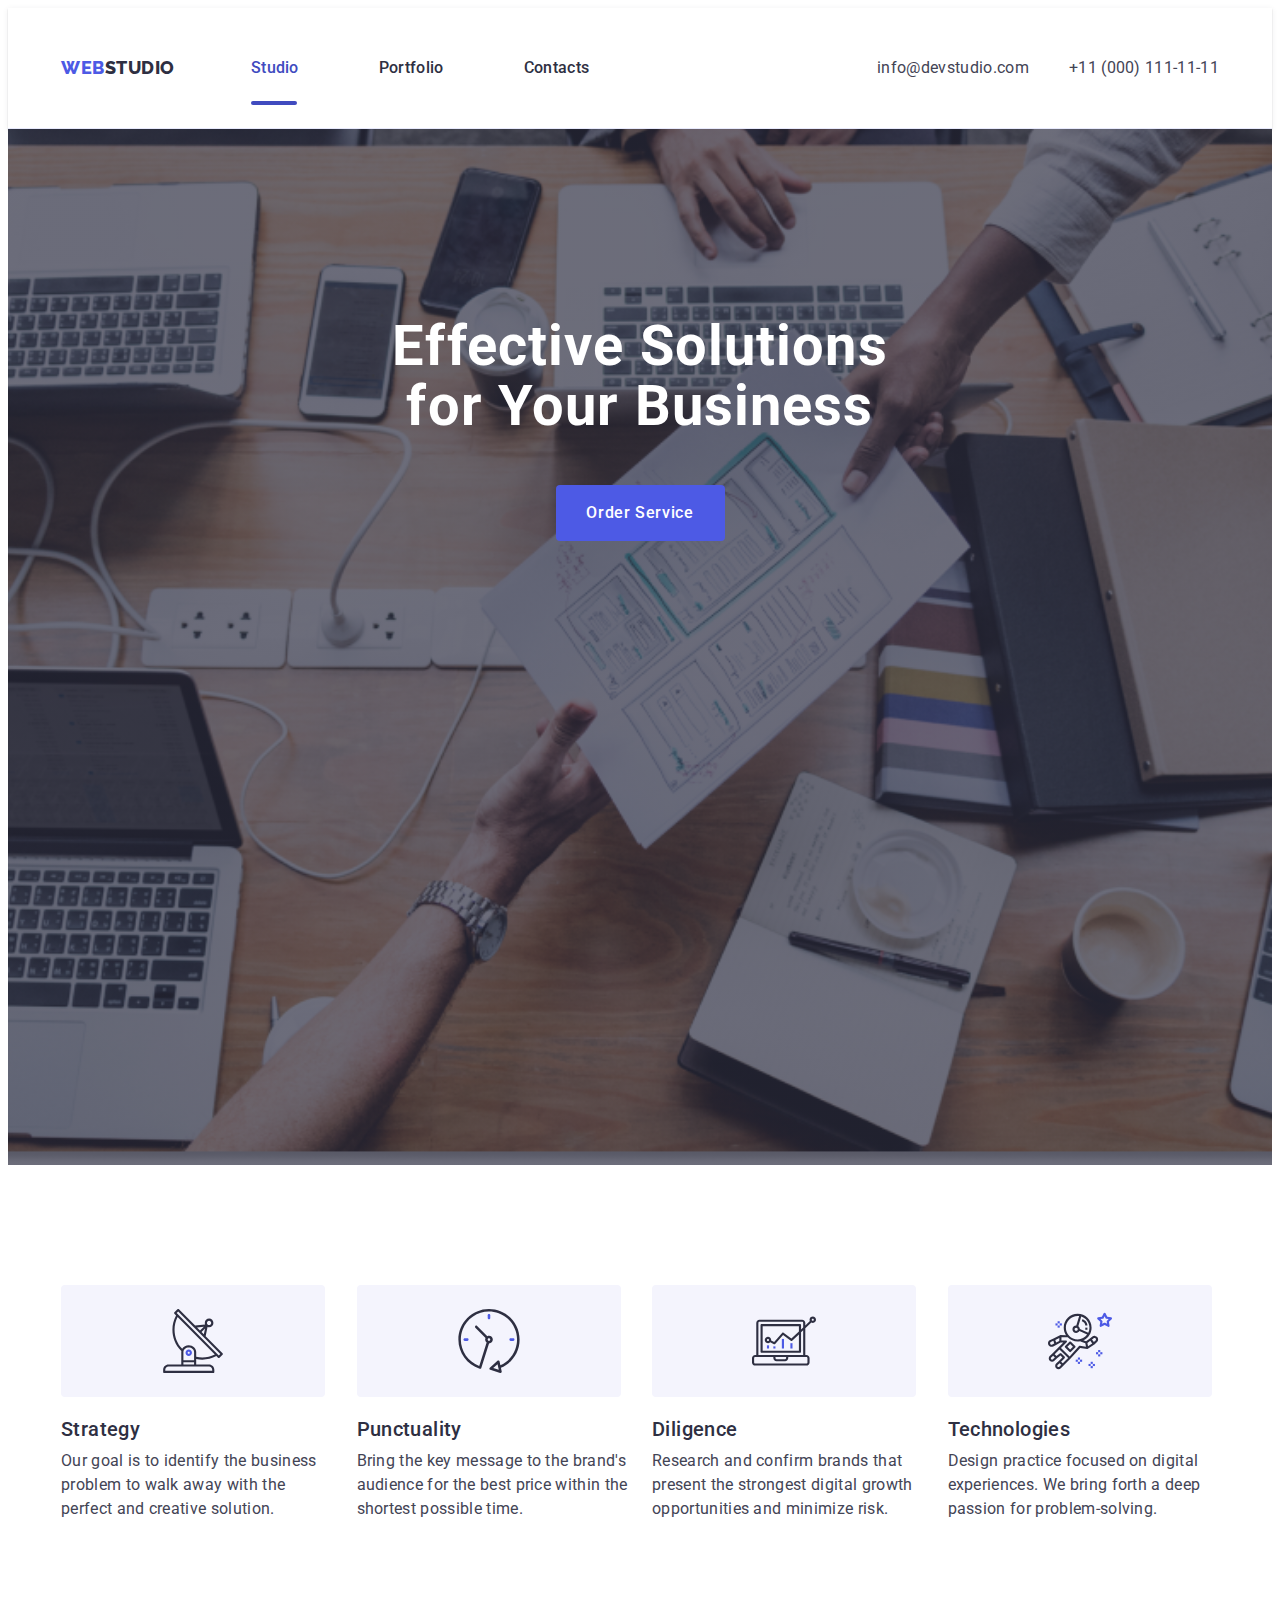
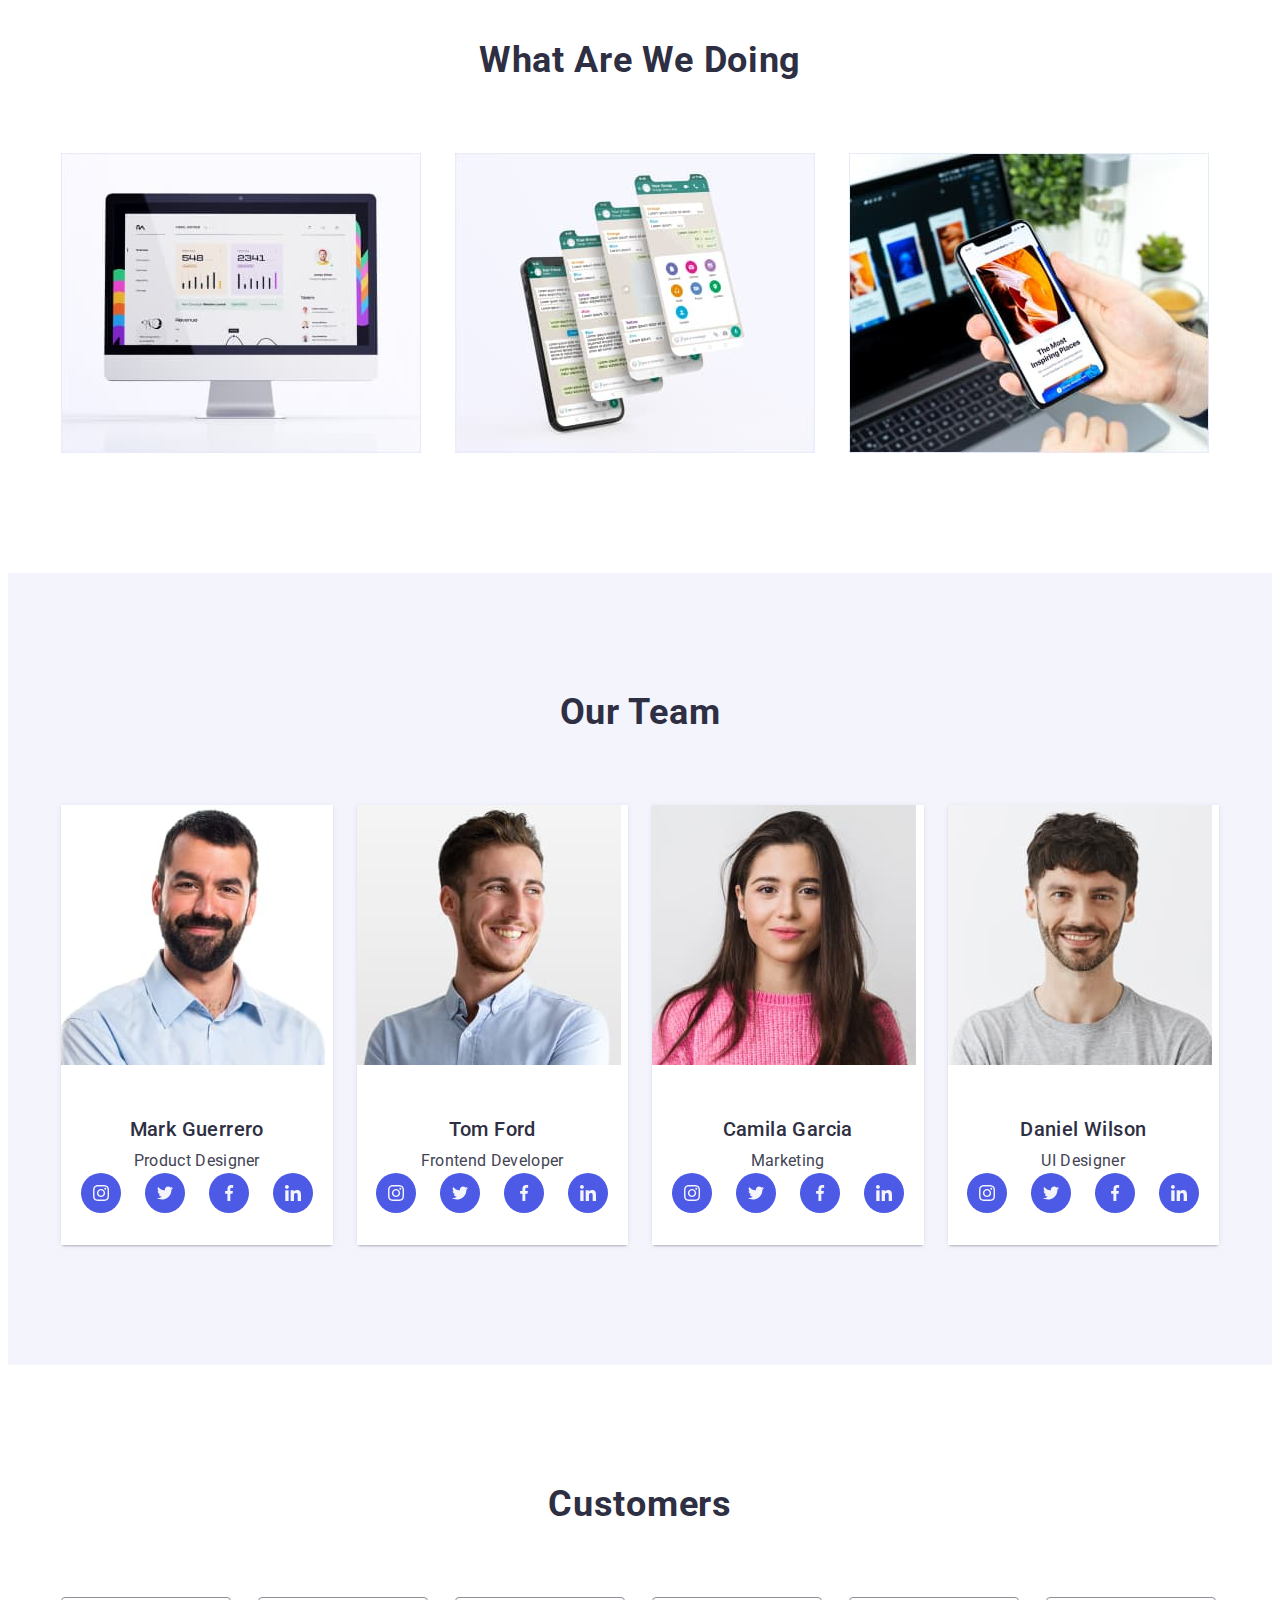
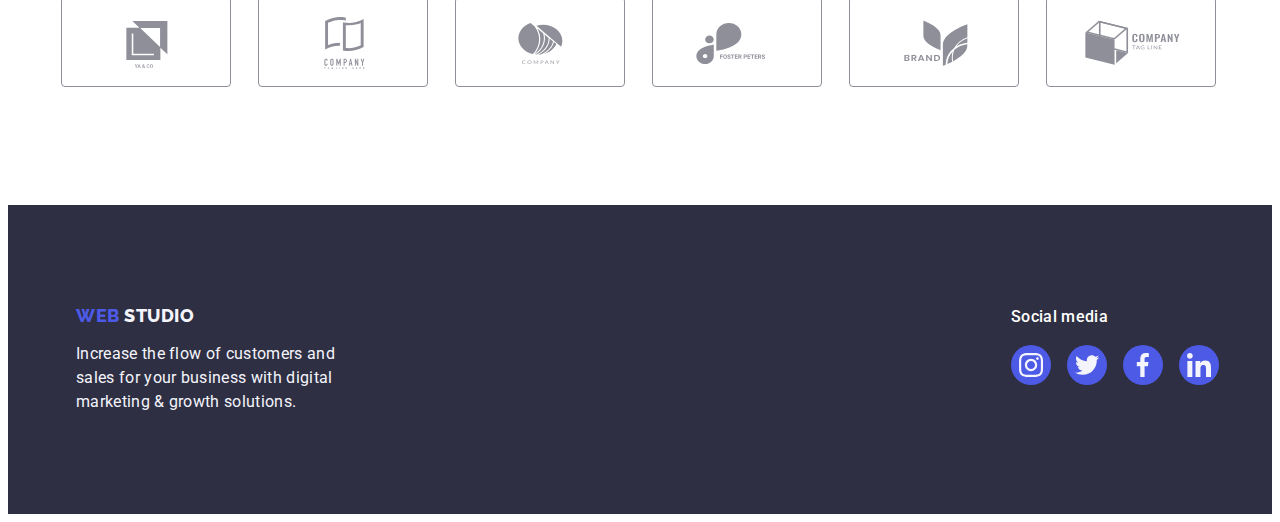
==== index.html @ 878505aa "Initial commit" ====
<!DOCTYPE html>
<html lang="en">
  <head>
    <meta charset="UTF-8" />
    <meta name="viewport" content="width=, initial-scale=1.0" />

    <link rel="preconnect" href="https://fonts.googleapis.com" />
    <link rel="preconnect" href="https://fonts.gstatic.com" crossorigin />
    <link
      href="https://fonts.googleapis.com/css2?family=Raleway:wght@700&family=Roboto:wght@400;500;700;900&display=swap"
      rel="stylesheet"
    />

    <link
      rel="stylesheet"
      href="https://cdnjs.cloudflare.com/ajax/libs/modern-normalize/2.0.0/modern-normalize.min.css"
      integrity="sha512-4xo8blKMVCiXpTaLzQSLSw3KFOVPWhm/TRtuPVc4WG6kUgjH6J03IBuG7JZPkcWMxJ5huwaBpOpnwYElP/m6wg=="
      crossorigin="anonymous"
      referrerpolicy="no-referrer"
    />
    <link rel="stylesheet" type="text/css" href="./css/styles.css" />

    <title>Studio</title>
  </head>
  <body>
    <!--Header Section-->
    <header class="header-container">
      <div class="header-container-nav container">
        <nav class="header-nav-nav">
          <!--Logo-->
          <a href="./index.html" class="logo-link link"
            >Web<span class="studio-word-link">Studio</span></a
          >
          <!--Links-->

          <ul class="list">
            <li class="ul-list-words">
              <a href="./index.html" class="after-studio list-link link"
                >Studio</a
              >
            </li>
            <li class="ul-list-words">
              <a href="./portfolio.html" class="list-link link">Portfolio</a>
            </li>
            <li class="ul-list-words">
              <a href="" class="list-link link">Contacts</a>
            </li>
          </ul>
        </nav>

        <!--Tel and Email-->
        <address class="address-title">
          <ul class="address-list list">
            <li>
              <a class="address-link link" href="mailto:info@devstudio.com"
                >info@devstudio.com</a
              >
            </li>

            <li>
              <a class="address-link link" href="tel:+110001111111"
                >+11 (000) 111-11-11</a
              >
            </li>
          </ul>
        </address>
      </div>
    </header>
    <!--Main-->
    <main>
      <section class="hero-section-list">
        <div class="div-container container">
          <!--Title-->
          <h1 class="title">Effective Solutions for Your Business</h1>
          <!--Button Order Service-->
          <button class="order-service-button" type="button" data-modal-open>
            Order Service
          </button>
        </div>
      </section>

      <!--The 4 values-->

      <section class="four-list">
        <div class="div-container-four container">
          <h2 class="visually-hidden">
            Strategy Punctuality Diligence Technologies
          </h2>
          <ul class="key-words-list list">
            <li class="words-list-item">
              <div class="icons-four">
                <svg width="64" height="64">
                  <use href="./images/icons.svg#icon-antenna-1"></use>
                </svg>
              </div>
              <h3 class="key-words">Strategy</h3>
              <p class="key-words-section">
                Our goal is to identify the business problem to walk away with
                the perfect and creative solution.
              </p>
            </li>

            <li class="words-list-item">
              <div class="icons-four">
                <svg width="64" height="64">
                  <use href="./images/icons.svg#icon-clock-1"></use>
                </svg>
              </div>
              <h3 class="key-words">Punctuality</h3>
              <p class="key-words-section">
                Bring the key message to the brand's audience for the best price
                within the shortest possible time.
              </p>
            </li>
            <li class="words-list-item">
              <div class="icons-four">
                <svg width="64" height="64">
                  <use href="./images/icons.svg#icon-diagram-1"></use>
                </svg>
              </div>
              <h3 class="key-words">Diligence</h3>
              <p class="key-words-section">
                Research and confirm brands that present the strongest digital
                growth opportunities and minimize risk.
              </p>
            </li>
            <li class="words-list-item">
              <div class="icons-four">
                <svg width="64" height="64">
                  <use href="./images/icons.svg#icon-astronaut-1"></use>
                </svg>
              </div>
              <h3 class="key-words">Technologies</h3>
              <p class="key-words-section">
                Design practice focused on digital experiences. We bring forth a
                deep passion for problem-solving.
              </p>
            </li>
          </ul>
        </div>
      </section>

      <!--What are we doing-->
      <section class="activ-list">
        <div class="activ-div-container container">
          <h2 class="activity-section">What are we doing</h2>
          <!--Images-->
          <ul class="images-list list">
            <li class="image-list-item">
              <img
                src="./images/Rectangle-71.jpg"
                alt="Monitor"
                width="360"
                class="images"
              />
            </li>
            <li class="image-list-item">
              <img
                src="./images/img-2.jpg"
                alt="Phones"
                width="360"
                class="images"
              />
            </li>
            <li class="image-list-item">
              <img
                src="./images/img-3.jpg"
                alt="Laptopphoneandhand"
                width="360"
              />
            </li>
          </ul>
        </div>
      </section>
      <!--Our team-->
      <section class="team-section-list">
        <div class="container-our-team container">
          <h2 class="team-title">Our Team</h2>
          <ul class="team-list list">
            <li class="people">
              <img
                src="./images/MarkGuerrero.jpg"
                alt="MarkGuerrero"
                width="264"
                height="260"
                class="images"
              />
              <div class="people-name-job">
                <h3 class="team-members">Mark Guerrero</h3>
                <p class="team-jobs">Product Designer</p>
                <ul class="socials-list-ellipse">
                  <li class="social-people-list">
                    <a class="socials-ellipse" href="./images/Ellipse.png">
                      <svg class="social-people-icons" width="16" height="16">
                        <use href="./images/icons.svg#icon-instagram-2"></use>
                      </svg>
                    </a>
                  </li>

                  <li class="social-people-list">
                    <a class="socials-ellipse" href="./images/Ellipse.png">
                      <svg class="social-people-icons" width="16" height="16">
                        <use href="./images/icons.svg#icon-twitter-1"></use>
                      </svg>
                    </a>
                  </li>
                  <li class="social-people-list">
                    <a class="socials-ellipse" href="./images/Ellipse.png">
                      <svg class="social-people-icons" width="16" height="16">
                        <use href="./images/icons.svg#icon-facebook-1"></use>
                      </svg>
                    </a>
                  </li>
                  <li class="social-people-list">
                    <a class="socials-ellipse" href="./images/Ellipse.png">
                      <svg class="social-people-icons" width="16" height="16">
                        <use href="./images/icons.svg#icon-linkedin-1"></use>
                      </svg>
                    </a>
                  </li>
                </ul>
              </div>
            </li>
            <li class="people">
              <img
                src="./images/tomford.jpg"
                alt="TomFord"
                width="264"
                height="260"
                class="images"
              />
              <div class="people-name-job">
                <h3 class="team-members">Tom Ford</h3>
                <p class="team-jobs">Frontend Developer</p>
                <ul class="socials-list-ellipse">
                  <li class="social-people-list">
                    <a class="socials-ellipse" href="./images/Ellipse.png">
                      <svg class="social-people-icons" width="16" height="16">
                        <use href="./images/icons.svg#icon-instagram-2"></use>
                      </svg>
                    </a>
                  </li>

                  <li class="social-people-list">
                    <a class="socials-ellipse" href="./images/Ellipse.png">
                      <svg class="social-people-icons" width="16" height="16">
                        <use href="./images/icons.svg#icon-twitter-1"></use>
                      </svg>
                    </a>
                  </li>
                  <li class="social-people-list">
                    <a class="socials-ellipse" href="./images/Ellipse.png">
                      <svg class="social-people-icons" width="16" height="16">
                        <use href="./images/icons.svg#icon-facebook-1"></use>
                      </svg>
                    </a>
                  </li>
                  <li class="social-people-list">
                    <a class="socials-ellipse" href="./images/Ellipse.png">
                      <svg class="social-people-icons" width="16" height="16">
                        <use href="./images/icons.svg#icon-linkedin-1"></use>
                      </svg>
                    </a>
                  </li>
                </ul>
              </div>
            </li>
            <li class="people">
              <img
                src="./images/camilagarcia.jpg"
                alt="CamilaGarcia"
                width="264"
                height="260"
                class="images"
              />
              <div class="people-name-job">
                <h3 class="team-members">Camila Garcia</h3>
                <p class="team-jobs">Marketing</p>
                <ul class="socials-list-ellipse">
                  <li class="social-people-list">
                    <a class="socials-ellipse" href="./images/Ellipse.png">
                      <svg class="social-people-icons" width="16" height="16">
                        <use href="./images/icons.svg#icon-instagram-2"></use>
                      </svg>
                    </a>
                  </li>

                  <li class="social-people-list">
                    <a class="socials-ellipse" href="./images/Ellipse.png">
                      <svg class="social-people-icons" width="16" height="16">
                        <use href="./images/icons.svg#icon-twitter-1"></use>
                      </svg>
                    </a>
                  </li>
                  <li class="social-people-list">
                    <a class="socials-ellipse" href="./images/Ellipse.png">
                      <svg class="social-people-icons" width="16" height="16">
                        <use href="./images/icons.svg#icon-facebook-1"></use>
                      </svg>
                    </a>
                  </li>
                  <li class="social-people-list">
                    <a class="socials-ellipse" href="./images/Ellipse.png">
                      <svg class="social-people-icons" width="16" height="16">
                        <use href="./images/icons.svg#icon-linkedin-1"></use>
                      </svg>
                    </a>
                  </li>
                </ul>
              </div>
            </li>
            <li class="people">
              <img
                src="./images/danielwilson.jpg"
                alt="DanielWilson"
                width="264"
                height="260"
                class="images"
              />
              <div class="people-name-job">
                <h3 class="team-members">Daniel Wilson</h3>
                <p class="team-jobs">UI Designer</p>
                <ul class="socials-list-ellipse">
                  <li class="social-people-list">
                    <a class="socials-ellipse" href="./images/Ellipse.png">
                      <svg class="social-people-icons" width="16" height="16">
                        <use href="./images/icons.svg#icon-instagram-2"></use>
                      </svg>
                    </a>
                  </li>

                  <li class="social-people-list">
                    <a class="socials-ellipse" href="./images/Ellipse.png">
                      <svg class="social-people-icons" width="16" height="16">
                        <use href="./images/icons.svg#icon-twitter-1"></use>
                      </svg>
                    </a>
                  </li>
                  <li class="social-people-list">
                    <a class="socials-ellipse" href="./images/Ellipse.png">
                      <svg class="social-people-icons" width="16" height="16">
                        <use href="./images/icons.svg#icon-facebook-1"></use>
                      </svg>
                    </a>
                  </li>
                  <li class="social-people-list">
                    <a class="socials-ellipse" href="./images/Ellipse.png">
                      <svg class="social-people-icons" width="16" height="16">
                        <use href="./images/icons.svg#icon-linkedin-1"></use>
                      </svg>
                    </a>
                  </li>
                </ul>
              </div>
            </li>
          </ul>
        </div>
      </section>

      <!--Customers Section-->

      <section class="customers-section">
        <div class="customer-section-container container">
          <h2 class="customers-word">Customers</h2>

          <ul class="customers-logos-list">
            <li class="customers-logos-item">
              <a class="customers-link" href="./index.html">
                <svg width="104" height="56" class="svg-logo">
                  <use href="./images/icons.svg#icon-Ya-logo"></use>
                </svg>
              </a>
            </li>

            <li class="customers-logos-item">
              <a class="customers-link" href="./index.html">
                <svg width="104" height="56" class="svg-logo">
                  <use href="./images/icons.svg#icon-Tagline"></use>
                </svg>
              </a>
            </li>

            <li class="customers-logos-item">
              <a class="customers-link" href="./index.html">
                <svg width="104" height="56" class="svg-logo">
                  <use href="./images/icons.svg#icon-Company"></use>
                </svg>
              </a>
            </li>

            <li class="customers-logos-item">
              <a class="customers-link" href="./index.html">
                <svg width="104" height="56" class="svg-logo">
                  <use href="./images/icons.svg#icon-Foster"></use>
                </svg>
              </a>
            </li>

            <li class="customers-logos-item">
              <a class="customers-link" href="./index.html">
                <svg width="104" height="56" class="svg-logo">
                  <use href="./images/icons.svg#icon-Brand"></use>
                </svg>
              </a>
            </li>

            <li class="customers-logos-item">
              <a class="customers-link" href="./index.html">
                <svg width="104" height="56" class="svg-logo">
                  <use href="./images/icons.svg#icon-Last-one"></use>
                </svg>
              </a>
            </li>
          </ul>
        </div>
      </section>
    </main>
    <!--Footer-->

    <footer class="footer-section">
      <div class="whole-footer">
        <div class="footer-container container">
          <!--Logo-->
          <a href="./index.html" class="logo-footer-link link"
            >Web <span class="studio-word-footer-link">Studio</span></a
          >
          <!--Last part-->
          <p class="text-footer">
            Increase the flow of customers and sales for your business with
            digital marketing & growth solutions.
          </p>
        </div>

        <div class="socials-whole">
          <p class="social-media-footer">Social media</p>
          <ul class="social-media-footer-list">
            <li class="social-media-footer-icon">
              <a class="footer-icon" href="./images/Ellipse2.png">
                <svg class="social-link-icon" width="24" height="24">
                  <use href="./images/icons.svg#icon-instagram-2"></use>
                </svg>
              </a>
            </li>

            <li class="social-media-footer-icon">
              <a class="footer-icon" href="./images/Ellipse2.png">
                <svg class="social-link-icon" width="24" height="24">
                  <use href="./images/icons.svg#icon-twitter-2"></use>
                </svg>
              </a>
            </li>

            <li class="social-media-footer-icon">
              <a class="footer-icon" href="./images/Ellipse2.png">
                <svg class="social-link-icon" width="24" height="24">
                  <use href="./images/icons.svg#icon-facebook-2"></use>
                </svg>
              </a>
            </li>

            <li class="social-media-footer-icon">
              <a class="footer-icon" href="./images/Ellipse2.png">
                <svg class="social-link-icon" width="24" height="24">
                  <use href="./images/icons.svg#icon-linkedin-2"></use>
                </svg>
              </a>
            </li>
          </ul>
        </div>
      </div>
    </footer>
    <div class="div-modal is-hidden" data-modal>
      <div class="div-modal-window">
        <button class="modal-button" type="button" data-modal-close>
          <svg class="modal-svg" width="8" height="8">
            <use href="./images/icons.svg#icon-close-black-18dp-2-1"></use>
          </svg>
        </button>
      </div>
    </div>

    <script src="./modal.js"></script>
  </body>
</html>
---- css/styles.css ----
:root {
  --text-font-family: "Roboto", sans-serif;
  --logo-font-family: "Raleway", sans-serif;
  --NAVY-BLUE: #2e2f42;
  --IRIS: #4d5ae5;
  --SLATE: #434455;
  --WHITE: #ffffff;
  --CLOUD: #f4f4fd;
  --CORNFLOWER: #e7e9fc;
  --OCEAN: #404bbf;
  --transition-variable: cubic-bezier(0.4, 0, 0.2, 1);
  --modal-data-background: #fcfcfc;
}

body {
  font-family: var(--text-font-family);
  color: var(--SLATE);
  background-color: var(--WHITE);
}

img {
  display: block;
}

h2 {
  margin: 0;
}

ul {
  list-style: none;
  margin: 0;
  padding-left: 0;
}

p {
  margin: 0;
}
.header-container-nav {
  display: flex;
  justify-content: space-between;
  align-items: center;
}

.container {
  width: 1158px;
  margin: 0 auto;
  padding-left: 15px;
  padding-right: 15px;
}

.header-container {
  border-bottom: 1px solid var(--CORNFLOWER);
  box-sizing: border-box;
  box-shadow: 0px 2px 1px rgba(46, 47, 66, 0.08),
    0px 1px 1px rgba(46, 47, 66, 0.16), 0px 1px 6px rgba(46, 47, 66, 0.08);
  margin: 0;
  padding: 0;
}

.header-nav-nav {
  display: flex;
  align-items: center;
}

.logo-link {
  font-family: var(--logo-font-family);
  color: var(--IRIS);
  font-size: 18px;
  font-weight: 800;
  margin-right: 76px;
  line-height: 1.17em;
  letter-spacing: 0.54px;
  text-transform: uppercase;
  text-decoration: none;
}

.studio-word-link {
  color: var(--NAVY-BLUE);
  font-family: Raleway;
  font-size: 18px;
  font-weight: 800;
  line-height: 1.17em;
  letter-spacing: 0.54px;
  text-transform: uppercase;
  text-decoration: none;
  display: inline-block;
}

.after-studio::after {
  content: "";
  position: absolute;
  left: 0;
  right: 2px;
  bottom: -1px;
  height: 4px;
  background-color: #404bbf;
  border-radius: 2px;
}

.list {
  list-style: none;
  margin: 0;
  gap: 40px;
  display: flex;
}

.div-list {
  display: flex;
}

.div-buttons-container {
  width: 1158px;
  margin: 0 auto;
  padding-left: 15px;
  padding-right: 15px;
}

.ul-list-words {
  margin-right: 40px;
  padding: 24px 0;
}

.link-href-apps {
  display: block;
  text-decoration: none;
  transition: box-shadow 250ms cubic-bezier(0.4, 0, 0.2, 1);
}

.list-link {
  color: var(--NAVY-BLUE);
  font-size: 16px;
  font-weight: 500;
  line-height: 1.5;
  display: inline-block;
  padding: 24px 0;
  letter-spacing: 0.32px;
  text-decoration: none;
}

.list-link:hover,
.list-link:focus {
  color: var(--OCEAN);
}

.after-studio {
  color: #404bbf;
  position: relative;
  transition: color 250ms cubic-bezier(0.4, 0, 0.2, 1);
}

.address-title {
  font-style: normal;
  color: #757575;
  font-size: 14px;
  font-weight: 500;
  letter-spacing: 0.02em;
}

.div-address {
  display: flex;
  gap: 40px;
}

.address-link {
  color: var(--SLATE);
  font-size: 16px;
  font-weight: 400;
  line-height: 1.5;
  letter-spacing: 0.32px;
  text-decoration: none;
  transition: color 250ms cubic-bezier(0.4, 0, 0.2, 1);
}

.address-list {
  text-decoration: none;
  display: flex;
  list-style: none;
  font-style: normal;
  gap: 40px;
}

.address-link:hover,
.address-link:focus {
  color: var(--OCEAN);
}

.hero-section-list {
  background-image: linear-gradient(
      rgba(46, 47, 66, 0.7),
      rgba(46, 47, 66, 0.7)
    ),
    url(..//images/people-office.jpg);
  background-size: cover;
  background-position: center;
  background-repeat: no-repeat;
  padding: 188px 0;
  max-width: 1440px;
  height: 660px;
  margin: 0 auto;
}

.div-container {
  width: 1158px;
  margin: 0 auto;
  padding-left: 15px;
  padding-right: 15px;
}

.title {
  color: var(--WHITE);
  font-weight: 700;
  font-size: 56px;
  line-height: 1.07em;
  text-align: center;
  letter-spacing: 1.12px;
  margin: 0 auto;
  max-width: 496px;
  padding-bottom: 48px;
}

.order-service-button {
  font-family: "Roboto", sans-serif;
  color: #ffffff;
  background-color: #4d5ae5;
  font-size: 16px;
  font-weight: 500;
  line-height: 1.5em;
  letter-spacing: 0.04em;
  cursor: pointer;
  display: block;
  min-width: 169px;
  height: 56px;
  border-radius: 4px;
  border: none;
  margin: 0 auto;
  transition: background-color 250ms cubic-bezier(0.4, 0, 0.2, 1);
}

.order-service-button:hover {
  background-color: #404bbf;
}
.order-service-button:focus {
  background-color: #404bbf;
}

.is-hidden {
  visibility: hidden;
  opacity: 0;
  pointer-events: none;
}

.key-words-list {
  display: flex;
  gap: 24px;
  list-style: none;
  justify-content: center;
  padding: 0;
}

.words-list-item {
  flex-basis: calc((100% - 72px) / 4);
}

.four-list {
  list-style: none;
  padding: 120px 0;
}

.visually-hidden {
  position: absolute;
  width: 1px;
  height: 1px;
  margin: -1px;
  border: 0;
  padding: 0;
  white-space: nowrap;
  clip-path: inset(100%);
  clip: rect(0 0 0 0);
  overflow: hidden;
}

.key-words {
  color: var(--NAVY-BLUE);
  font-size: 20px;
  font-weight: 500;
  line-height: 120%;
  margin-bottom: 8px;
  letter-spacing: 0.4px;
}

.key-words-section {
  color: var(--SLATE);
  font-weight: 400;
  font-size: 16px;
  line-height: 1.5;
  letter-spacing: 0.32px;
}

.div-container-four {
  display: flex;
  width: 1158px;
  margin: 0 auto;
  padding-left: 15px;
  padding-right: 15px;
}

.activ-list {
  padding-bottom: 120px;
}

.activ-div-container {
  width: 1158px;
  margin: 0 auto;
  padding-left: 15px;
  padding-right: 15px;
}

.activity-section {
  color: var(--NAVY-BLUE);
  font-size: 36px;
  font-weight: 700;
  line-height: 111.111%;
  letter-spacing: 0.02em;
  text-transform: capitalize;
  margin-bottom: 72px;
  text-align: center;
}

.image-list-item {
  flex-basis: calc((100% - 3 * 16px) / 3);
}

.container-our-team {
  width: 1158px;
  margin: 0 auto;
  padding-left: 15px;
  padding-right: 15px;
}

.people {
  background-color: var(--WHITE);
  width: 264px;
  border-radius: 0px 0px 4px 4px;
  flex-basis: calc((100% - 72px) / 4);
  box-shadow: 0px 1px 6px rgba(46, 47, 66, 0.08),
    0px 1px 1px rgba(46, 47, 66, 0.16), 0px 2px 1px rgba(46, 47, 66, 0.08);
}

.people-name-job {
  background-color: var(--WHITE);
  text-align: center;
  padding: 32px 0;
}

.team-section-list {
  background: var(--CLOUD);
  padding: 120px 0;
}

.team-list {
  background-color: var(--CLOUD);
  gap: 24px;
  display: flex;
}

.team-title {
  color: var(--NAVY-BLUE);
  font-size: 36px;
  font-weight: 700px;
  margin-bottom: 72px;
  line-height: 1.11;
  letter-spacing: 0.72px;
  text-transform: capitalize;
  text-align: center;
}

.team-members {
  color: var(--NAVY-BLUE);
  font-size: 20px;
  font-weight: 500;
  line-height: 1.2;
  letter-spacing: 0.4px;
  margin-bottom: 8px;
}

.team-jobs {
  color: var(--SLATE);
  font-size: 16px;
  line-height: 1.5;
  letter-spacing: 0.32px;
}

.footer-section {
  background-color: var(--NAVY-BLUE);
  padding: 100px 0;
}

.footer-container {
  margin-right: 120px;
}

.socials-whole {
  box-sizing: border-box;
}

.studio-word-footer-link {
  color: var(--CLOUD);
  font-family: var(--logo-font-family);
  font-size: 18px;
  font-weight: 800;
  line-height: 1.17em;
  letter-spacing: 0.54px;
  text-transform: uppercase;
}

.logo-footer-link {
  font-family: var(--logo-font-family);
  color: var(--IRIS);
  font-size: 18px;
  font-weight: 800;
  line-height: 1.17;
  letter-spacing: 0.54px;
  text-transform: uppercase;
  text-decoration: none;
  margin-bottom: 16px;
  display: inline-block;
}

.text-footer {
  color: var(--CLOUD);
  font-weight: 400;
  font-size: 16px;
  line-height: 1.5em;
  letter-spacing: 0.32px;
  max-width: 264px;
}

.list-buttons {
  font-family: var(--text-font-family);
  list-style: none;
  display: flex;
  justify-content: center;
  gap: 24px;
  margin-bottom: 72px;
}

.buttons-section {
  padding-top: 96px;
  padding-bottom: 120px;
}

.nav-button {
  color: #4d5ae5;
  background-color: #f4f4fd;
  font-size: 16px;
  font-weight: 500;
  line-height: 1.5;
  letter-spacing: 0.04em;
  font-family: "Roboto", sans-serif;
  cursor: pointer;
  transition: color 250ms cubic-bezier(0.4, 0, 0.2, 1),
    background-color 250ms cubic-bezier(0.4, 0, 0.2, 1),
    border-color 250ms cubic-bezier(0.4, 0, 0.2, 1),
    box-shadow 250ms cubic-bezier(0.4, 0, 0.2, 1);
}

.ease-button {
  padding: 12px 24px;
  border-radius: 4px;
  border: 1px solid #e7e9fc;
}

.nav-button:hover {
  background-color: #404bbf;
  color: var(--WHITE);
  border: 1px solid transparent;
  box-shadow: 0px 3px 1px rgba(0, 0, 0, 0.1), 0px 2px 1px rgba(0, 0, 0, 0.08),
    0px 2px 2px rgba(0, 0, 0, 0.12);
  transition: color 250ms cubic-bezier(0.4, 0, 0.2, 1),
    background-color 250ms cubic-bezier(0.4, 0, 0, 0.2, 1),
    border-color 250ms cubic-bezier(0.4, 0, 0.2, 1),
    box-shadow 250ms cubic-bezier(0.4, 0, 0, 0.2, 1);
}

.nav-button:focus {
  background-color: #404bbf;
  color: var(--WHITE);
  border: 1px solid transparent;
  box-shadow: 0px 3px 1px rgba(0, 0, 0, 0.1), 0px 2px 1px rgba(0, 0, 0, 0.08),
    0px 2px 2px rgba(0, 0, 0, 0.12);
  transition: color 250ms cubic-bezier(0.4, 0, 0.2, 1),
    background-color 250ms cubic-bezier(0.4, 0, 0, 0.2, 1),
    border-color 250ms cubic-bezier(0.4, 0, 0.2, 1),
    box-shadow 250ms cubic-bezier(0.4, 0, 0, 0.2, 1);
}

.images-list {
  list-style: none;
  text-decoration: none;
  justify-content: center;
  display: flex;
  gap: 24px;
  flex-direction: row;
}

.images-list-app {
  display: flex;
  flex-wrap: wrap;
  justify-content: center;
  column-gap: 24px;
  row-gap: 48px;
}
.images {
  display: block;
}
.main-titles {
  color: var(--NAVY-BLUE);
  font-size: 20px;
  font-weight: 500;
  line-height: 1.2;
  letter-spacing: 0.02em;
  margin-bottom: 8px;
}

.main-paragraph {
  color: var(--SLATE);
  font-size: 16px;
  font-weight: 400;
  line-height: 1.5em;
  letter-spacing: 0.02em;
  list-style: none;
  text-decoration: none;
}

.app-name {
  padding: 32px 16px;
  border: 1px solid var(--CORNFLOWER);
  border-top: none;
}

.app-link {
  width: calc((100% - 48px) / 3);
  text-decoration: none;
  margin: 0;
}

.link-href-apps:hover,
.link-href-apps:focus {
  box-shadow: 0px 1px 6px rgba(46, 47, 66, 0.08),
    0px 1px 1px rgba(46, 47, 66, 0.16), 0px 2px 1px rgba(46, 47, 66, 0.08);
}

.images-single {
  display: block;
  max-width: 100%;
  height: auto;
}

.icons-four {
  display: flex;
  align-items: center;
  justify-content: center;
  width: 264px;
  height: 112px;
  border-radius: 4px;
  background-color: var(--CLOUD);
  margin-bottom: 8px;
}

.socials-ellipse {
  width: 40px;
  height: 40px;
  background-color: #4d5ae5;
  border-radius: 50%;
  display: flex;
  align-items: center;
  justify-content: center;
  transition: background-color 250ms cubic-bezier(0.4, 0, 0.2, 1);
}

.socials-ellipse:hover,
.socials-ellipse:focus {
  background-color: #404bbf;
}

.socials-list-ellipse {
  display: flex;
  justify-content: center;
  align-items: center;
  gap: 24px;
  list-style: none;
  padding: 0;
}

.social-people-icons {
  fill: #f4f4fd;
}

.social-media-footer {
  color: white;
  font-family: Roboto;
  font-size: 16px;
  font-style: normal;
  margin-bottom: 16px;
  font-weight: 500;
  line-height: 1.5em;
  letter-spacing: 0.32px;
}

.social-media-footer-list {
  text-decoration: none;
  list-style: none;
  display: flex;
  gap: 16px;
  padding-left: 0%;
}

.social-media-footer-icon {
  text-decoration: none;
  width: 40px;
  height: 40px;
}

.footer-icon {
  display: flex;
  align-items: center;
  text-decoration: none;
  background-color: #4d5ae5;
  border-radius: 50%;
  width: 100%;
  height: 100%;
  justify-content: center;
  transition: background-color 250ms cubic-bezier(0.4, 0, 0.2, 1);
}

.footer-icon:hover,
.footer-icon:focus {
  background-color: #31d0aa;
}

.social-link-icon {
  fill: #f4f4fd;
}

.whole-footer {
  display: flex;
  align-items: baseline;
  width: 1158px;
  margin: 0 auto;
  padding-left: 15px;
  padding-right: 15px;
}

.customer-section-container {
  text-decoration: none;
}

.customers-section {
  padding-top: 120px;
  padding-bottom: 120px;
}

.customers-logos-list {
  justify-content: center;
  text-decoration: none;
  list-style: none;
  text-align: center;
  display: flex;
  gap: 24px;
  height: 88px;
}

.customers-word {
  font-family: "Roboto", sans-serif;
  font-weight: 700;
  font-size: 36px;
  margin-bottom: 72px;
  line-height: 1.11;
  letter-spacing: 0.02em;
  text-transform: capitalize;
  text-align: center;
  color: #2e2f42;
}

.customers-logos-item {
  width: 168px;
  height: 88px;
  flex-basis: calc((100% - 120px) / 6);
}

.customers-link {
  width: 100%;
  height: 100%;
  border: 1px solid #8e8f99;
  border-radius: 4px;
  display: flex;
  align-items: center;
  justify-content: center;
  color: #8e8f99;
  width: 168px;
  height: 88px;
  transition: border-color 250ms cubic-bezier(0.4, 0, 0.2, 1),
    color 250ms cubic-bezier(0.4, 0, 0.2, 1);
}

.customers-link:hover,
.customers-link:focus {
  border-color: #404bbf;
  color: #404bbf;
}

.svg-logo {
  fill: currentColor;
}

.is-hidden {
  pointer-events: none;
  visibility: hidden;
  opacity: 0;
}

.div-modal {
  position: fixed;
  top: 0;
  left: 0;
  width: 100%;
  height: 100%;
  background-color: rgba(46, 47, 66, 0.4);
  transition: opacity 250ms cubic-bezier(0.4, 0, 0.2, 1),
    visibility 250ms cubic-bezier(0.4, 0, 0.2, 1);
}

.div-modal-window {
  position: absolute;
  top: 50%;
  left: 50%;
  transform: translate(-50%, -50%);
  width: 408px;
  min-height: 584px;
  background-color: #fcfcfc;
  box-shadow: 0px 2px 1px 0px rgba(0, 0, 0, 0.2),
    0px 1px 3px 0px rgba(0, 0, 0, 0.12), 0px 1px 1px 0px rgba(0, 0, 0, 0.14);
  border-radius: 4px;
  transition: transform 250ms cubic-bezier(0.4, 0, 0.2, 1);
}
.div-modal-window :hover,
.div-modal-window :focus {
  background-color: #404bbf;
  border: none;
}

.modal-button {
  position: absolute;
  top: 24px;
  right: 24px;
  width: 24px;
  height: 24px;
  border-radius: 50%;
  display: flex;
  align-items: center;
  justify-content: center;
  background-color: #e7e9fc;
  border: 1px solid rgba(0, 0, 0, 0.1);
  fill: var(--NAVY-BLUE);
  margin: 1px solid rgba (0, 0, 0, 0.1);
  padding: 0;
  cursor: pointer;
  transition: background-color 250ms cubic-bezier(0.4, 0, 0.2, 1),
    border 250ms cubic-bezier(0.4, 0, 0.2, 1);
}

.modal-svg {
  transition: fill 250ms cubic-bezier(0.4, 0, 0.2, 1);
}

.modal-button:hover,
.modal-button:focus {
  border: none;
  background-color: #404bbf;
  fill: #fff;
}

.app-stylish {
  position: relative;
  overflow: hidden;
  transition: transform 250ms cubic-bezier(0.4, 0, 0, 0.2, 1);
}

.link-href-apps:hover p,
.link-href-apps:focus p {
  transform: translateY(0%);
  transform: translateY(0%);
}

.stylish-p {
  position: absolute;
  top: 0;
  font-size: 16px;
  line-height: 1.5;
  letter-spacing: 0.02em;
  color: #f4f4fd;
  padding: 40px 32px;
  background-color: #4d5ae5;
  height: 100%;
  opacity: 0.9;
  width: 100%;
  transition: transform 250ms cubic-bezier(0.4, 0, 0.2, 1);
  transform: translateY(100%);
}
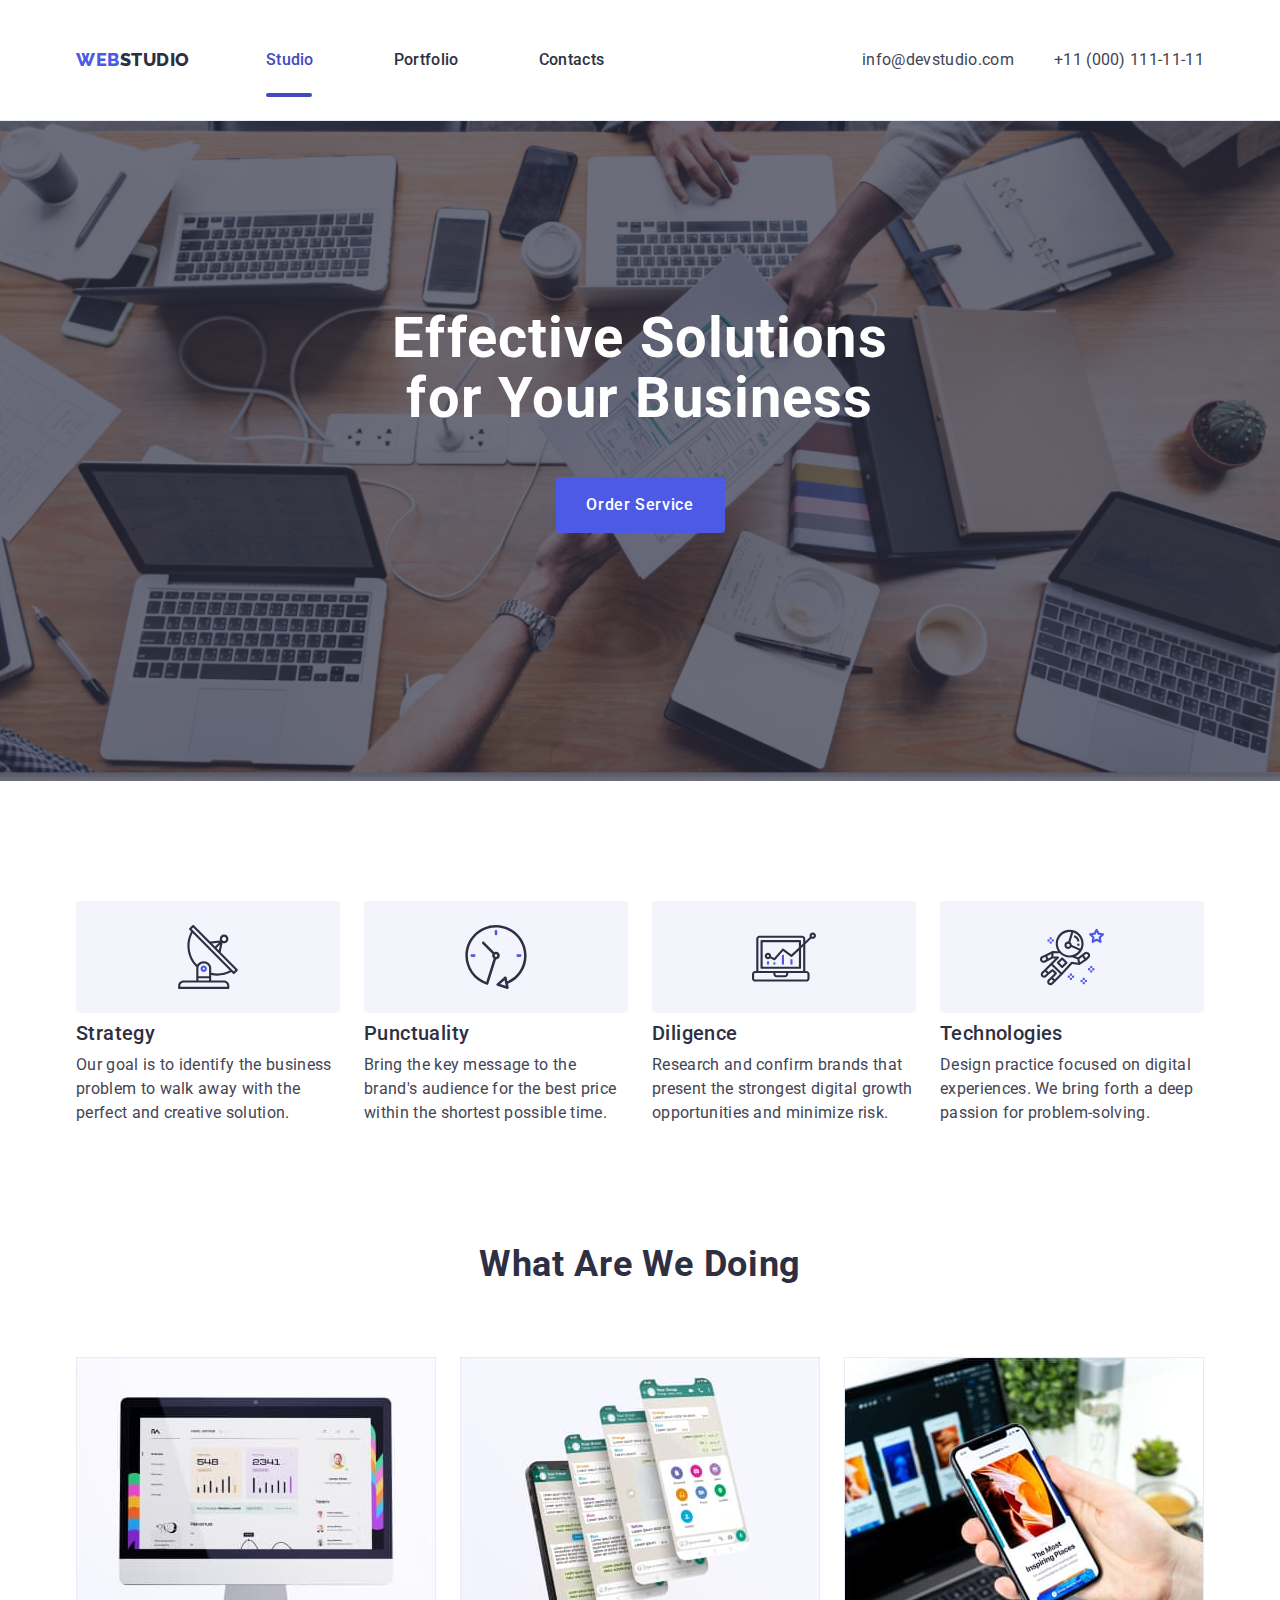
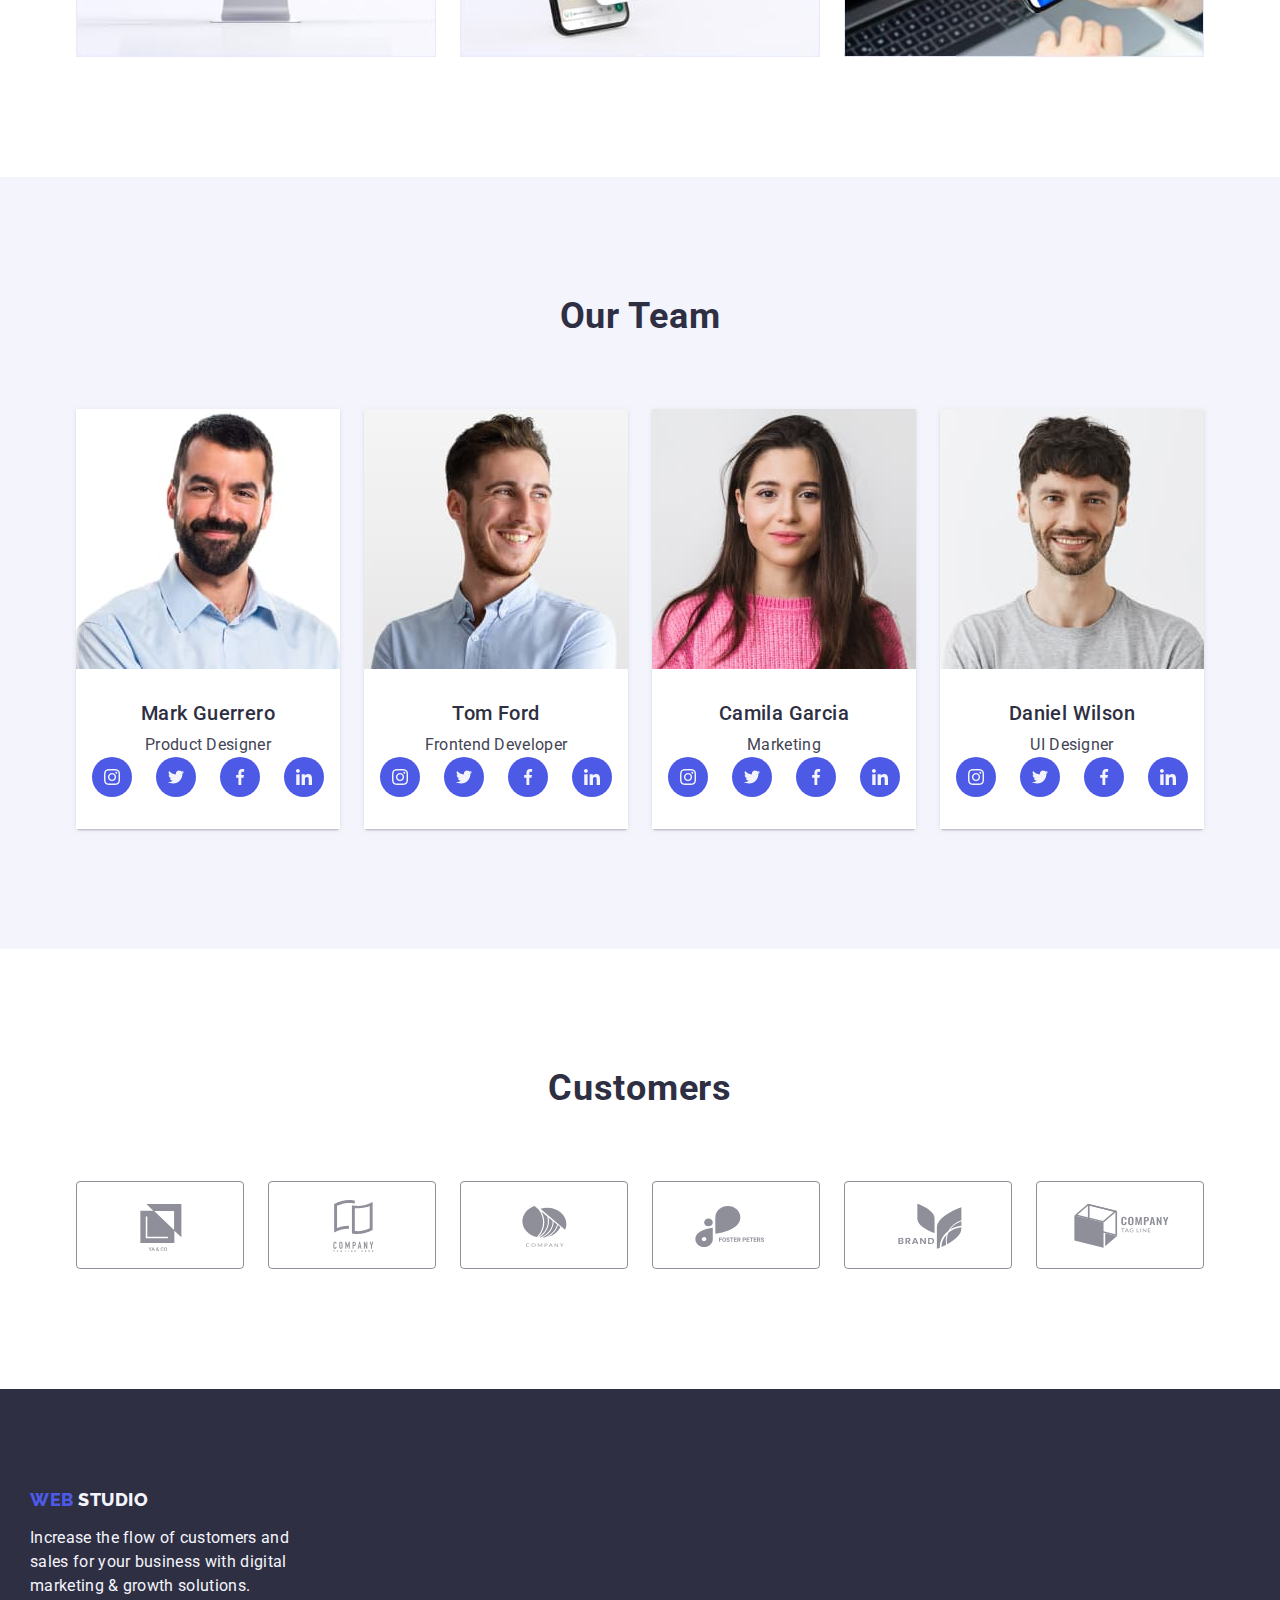
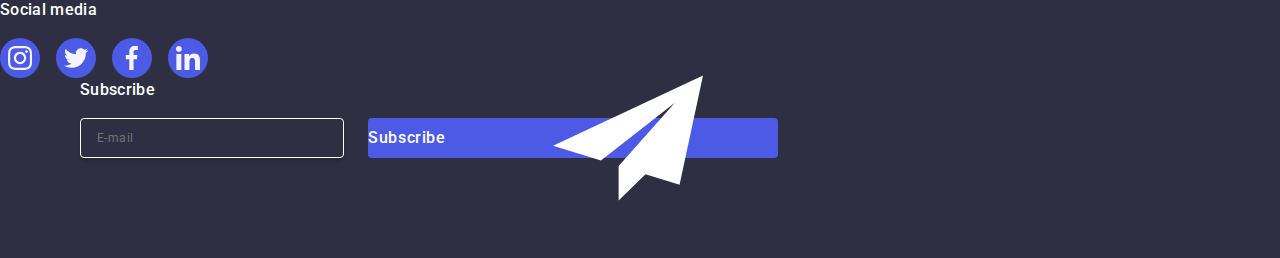
==== commit 4f1bdb24: "9feb1" ====
--- a/index.html
+++ b/index.html
@@ -418,19 +418,22 @@
     <!--Footer-->
 
     <footer class="footer-section">
-      <div class="whole-footer">
+      <div class="whole-footer another-footer">
         <div class="footer-container container">
+
           <!--Logo-->
-          <a href="./index.html" class="logo-footer-link link"
-            >Web <span class="studio-word-footer-link">Studio</span></a
-          >
-          <!--Last part-->
-          <p class="text-footer">
-            Increase the flow of customers and sales for your business with
-            digital marketing & growth solutions.
-          </p>
-        </div>
-
+        <a href="./index.html" class="logo-footer-link link">Web <span class="studio-word-footer-link">Studio</span></a>
+
+        <!--Last part-->
+        <p class="text-footer">
+          Increase the flow of customers and
+          <br>
+          sales for your business with digital
+          <br>
+          marketing & growth solutions.
+        </p>
+        </div>
+      </div>
         <div class="socials-whole">
           <p class="social-media-footer">Social media</p>
           <ul class="social-media-footer-list">
@@ -467,7 +470,24 @@
             </li>
           </ul>
         </div>
-      </div>
+      
+        <!--Subscribe-->
+
+        <div class="footer-sub-box">
+          <p class="footer-sub">Subscribe</p>
+          <form class="footer-form">
+            <label class="footer-label">
+              <input class="footer-input" type="email" name="email" placeholder="E-mail" required>
+            </label>
+            <button class="footer-sub-button" type="submit">Subscribe
+              <svg class="footer-sub-icon">
+                <use href="./images/icons.svg#icon-Frame-3"></use>
+              </svg>
+
+            </button>
+          </form>
+        </div>
+
     </footer>
     <div class="div-modal is-hidden" data-modal>
       <div class="div-modal-window">
@@ -476,7 +496,57 @@
             <use href="./images/icons.svg#icon-close-black-18dp-2-1"></use>
           </svg>
         </button>
-      </div>
+        <p class="modal-text">Leave your contacts and we will call you back</p>
+        <form>
+          <div class="modal-box-one">
+            <label class="modal-box-words" for="user-name">Name</label>
+            <div class="modal-box-two">
+              <input class="modal-form-input" id="user-name" type="text" name="user-name" />
+              <svg class="form-icons" width="18" height="24">
+                <use href="./images/icons.svg#icon-human"></use>
+              </svg>
+            </div>
+          </div>
+          <div class="modal-box-one">
+            <label class="modal-box-words" for="phone-no">Phone</label>
+            <div class="modal-box-two">
+              <input class="modal-form-input" id="phone-no" type="tel" name="phone-no" />
+              <svg class="form-icons" width="18" height="24">
+                <use href="./images/icons.svg#icon-phone"></use>
+              </svg>
+            </div>
+          </div>
+          <div class="modal-box-one">
+            <label class="modal-box-words" for="email-address">Email</label>
+            <div class="modal-box-two">
+              <input class="modal-form-input" id="email-address" type="email" name="email-address"></input>
+              <svg class="form-icons" width="18" height="24">
+                <use href="./images/icons.svg#icon-email-box"></use>
+              </svg>
+            </div>
+          </div>
+          <div class="modal-box-comment">
+            <label class="modal-box-words" for="user-comment">Comment</label>
+                <textarea class="user-comment" id="user-comment" name="user-comment" placeholder="text input" ></textarea>
+              </div>
+          
+              <div class="modal-privacy">
+                <input class="privacy-input visually-hidden" id="user-privacy" name="user-privacy" type="checkbox" value="true" required></input>
+                <label class="privacy-label" for="user-privacy">
+                  <span class="privacy-box">
+                    <svg width="10" height="8">
+                      <use href="./images/icons.svg#icon-check-blue"></use>
+                    </svg>
+                  </span>
+                  I accept the terms and conditions of the 
+                  <a href="./index.html" class="privacy-policy">Privacy Policy</a>
+                </label>
+              </div>
+                <button class="send-button" type="submit">Send</button>
+            
+        </form>
+        </div>
+
     </div>
 
     <script src="./modal.js"></script>
--- a/css/styles.css
+++ b/css/styles.css
@@ -10,6 +10,12 @@
   --OCEAN: #404bbf;
   --transition-variable: cubic-bezier(0.4, 0, 0.2, 1);
   --modal-data-background: #fcfcfc;
+}
+
+* {
+  box-sizing: border-box;
+  margin: 0;
+  padding: 0;
 }
 
 body {
@@ -645,7 +651,9 @@
 .whole-footer {
   display: flex;
   align-items: baseline;
-  width: 1158px;
+}
+
+.another-footer {
   margin: 0 auto;
   padding-left: 15px;
   padding-right: 15px;
@@ -743,11 +751,6 @@
   border-radius: 4px;
   transition: transform 250ms cubic-bezier(0.4, 0, 0.2, 1);
 }
-.div-modal-window :hover,
-.div-modal-window :focus {
-  background-color: #404bbf;
-  border: none;
-}
 
 .modal-button {
   position: absolute;
@@ -807,3 +810,214 @@
   transition: transform 250ms cubic-bezier(0.4, 0, 0.2, 1);
   transform: translateY(100%);
 }
+
+.modal-text {
+  font-family: Roboto;
+  font-size: 16px;
+  font-style: normal;
+  font-weight: 500;
+  line-height: 1.5;
+  letter-spacing: 0.32px;
+  margin-bottom: 16px;
+  text-align: center;
+  color: var(--navy-blue);
+}
+
+.modal-box-one {
+  margin-bottom: 8px;
+}
+
+.modal-box-words {
+  font-family: Roboto;
+  font-size: 12px;
+  font-style: normal;
+  font-weight: 400;
+  line-height: 1.17;
+  letter-spacing: 0.48px;
+  color: #8e8f99;
+  display: block;
+  margin-bottom: 4px;
+}
+
+.modal-box-two {
+  position: relative;
+  margin-bottom: 8px;
+}
+
+.modal-form-input {
+  width: 100%;
+  height: 40px;
+  border-radius: 4px;
+  border: 1px solid rgba(46, 47, 66, 0.4);
+  background-color: transparent;
+  padding-left: 38px;
+  outline: transparent;
+  transition: border-color 250ms cubic-bezier(0.4, 0, 0.2, 1);
+}
+
+.form-icons {
+  position: absolute;
+  left: 16px;
+  top: 50%;
+  transform: translateY(-50%);
+  color: #2e2f42;
+  transition: fill 250ms cubic-bezier(0.4, 0, 0.2, 1);
+}
+
+.modal-box-comment {
+  margin-bottom: 16px;
+}
+
+.user-comment {
+  width: 100%;
+  height: 120px;
+  color: rgba(46, 47, 66, 0.4);
+  font-family: Roboto;
+  font-size: 12px;
+  font-style: normal;
+  font-weight: 400;
+  line-height: 1.17;
+  letter-spacing: 0.48px;
+  border-radius: 4px;
+  border: 1px solid rgba(46, 47, 66, 0.4);
+  padding: 8px 16px;
+  resize: none;
+  background-color: transparent;
+  outline: transparent;
+  transition: border-color 250ms cubic-bezier(0.4, 0, 0.2, 1);
+}
+
+.modal-privacy {
+  margin-bottom: 24px;
+}
+
+.privacy-input {
+  position: absolute;
+  width: 1px;
+  height: 1px;
+  margin: -1px;
+  border: 0;
+  padding: 0;
+  white-space: nowrap;
+  clip-path: inset(100%);
+  clip: rect(0 0 0 0);
+  overflow: hidden;
+}
+
+.privacy-label {
+  font-family: Roboto;
+  font-size: 12px;
+  font-style: normal;
+  font-weight: 400;
+  line-height: 1.17;
+  letter-spacing: 0.48px;
+  display: block;
+  color: #8e8f99;
+}
+
+.privacy-box {
+  width: 16px;
+  height: 16px;
+  border: 1px solid rgba(46, 47, 66, 0.4);
+  border-radius: 2px;
+  display: inline-flex;
+  align-items: center;
+  justify-content: center;
+  fill: transparent;
+  transition: background-color 250ms cubic-bezier(0.4, 0, 0.2, 1),
+    border 250ms cubic-bezier(0.4, 0, 0.2, 1),
+    fill 250ms cubic-bezier(0.4, 0, 0.2, 1);
+}
+
+.privacy-policy {
+  color: #4d5ae5;
+}
+
+.send-button {
+  font-family: "Roboto", sans-serif;
+  font-size: 16px;
+  font-style: normal;
+  font-weight: 500;
+  line-height: 1.5;
+  letter-spacing: 0.64px;
+  text-align: center;
+  display: block;
+  min-width: 169px;
+  height: 56px;
+  border-radius: 4px;
+  border: none;
+  cursor: pointer;
+  color: #fff;
+  background-color: #4d5ae5;
+  box-shadow: 0px 4px 4px 0px rgba(0, 0, 0, 0.15);
+  margin: 0 auto;
+  transition: background-color 250ms cubic-bezier(0.4, 0, 0.2, 1);
+}
+
+.footer-sub-box {
+  margin-left: 80px;
+}
+
+.footer-sub {
+  color: var(--WHITE, #fff);
+  font-family: Roboto;
+  font-size: 16px;
+  font-style: normal;
+  font-weight: 500;
+  line-height: 24px;
+  letter-spacing: 0.32px;
+  margin-bottom: 16px;
+}
+
+.footer-form {
+  display: flex;
+  gap: 24px;
+}
+
+.footer-label {
+  box-sizing: border-box;
+  margin: 0;
+  padding: 0;
+}
+
+.footer-input {
+  width: 264px;
+  height: 40px;
+  gap: 24px;
+  color: #fff;
+  background-color: transparent;
+  font-family: Roboto;
+  font-size: 12px;
+  font-style: normal;
+  font-weight: 400;
+  line-height: 1.5;
+  letter-spacing: 0.48px;
+  border-radius: 4px;
+  border: 1px solid #fff;
+  box-shadow: 0px 4px 4px 0px rgba(0, 0, 0, 0.15);
+  padding-left: 16px;
+}
+
+.footer-sub-button {
+  height: 40px;
+  min-width: 165px;
+  color: #fff;
+  font-family: Roboto, sans-serif;
+  font-size: 16px;
+  font-style: normal;
+  font-weight: 500;
+  line-height: 1.5;
+  letter-spacing: 0.64px;
+  align-items: center;
+  justify-content: center;
+  display: flex;
+  gap: 16px;
+  cursor: pointer;
+  border: none;
+  border-radius: 4px;
+  background-color: #4d5ae5;
+}
+
+.footer-sub-icon {
+  margin-left: 16px;
+}
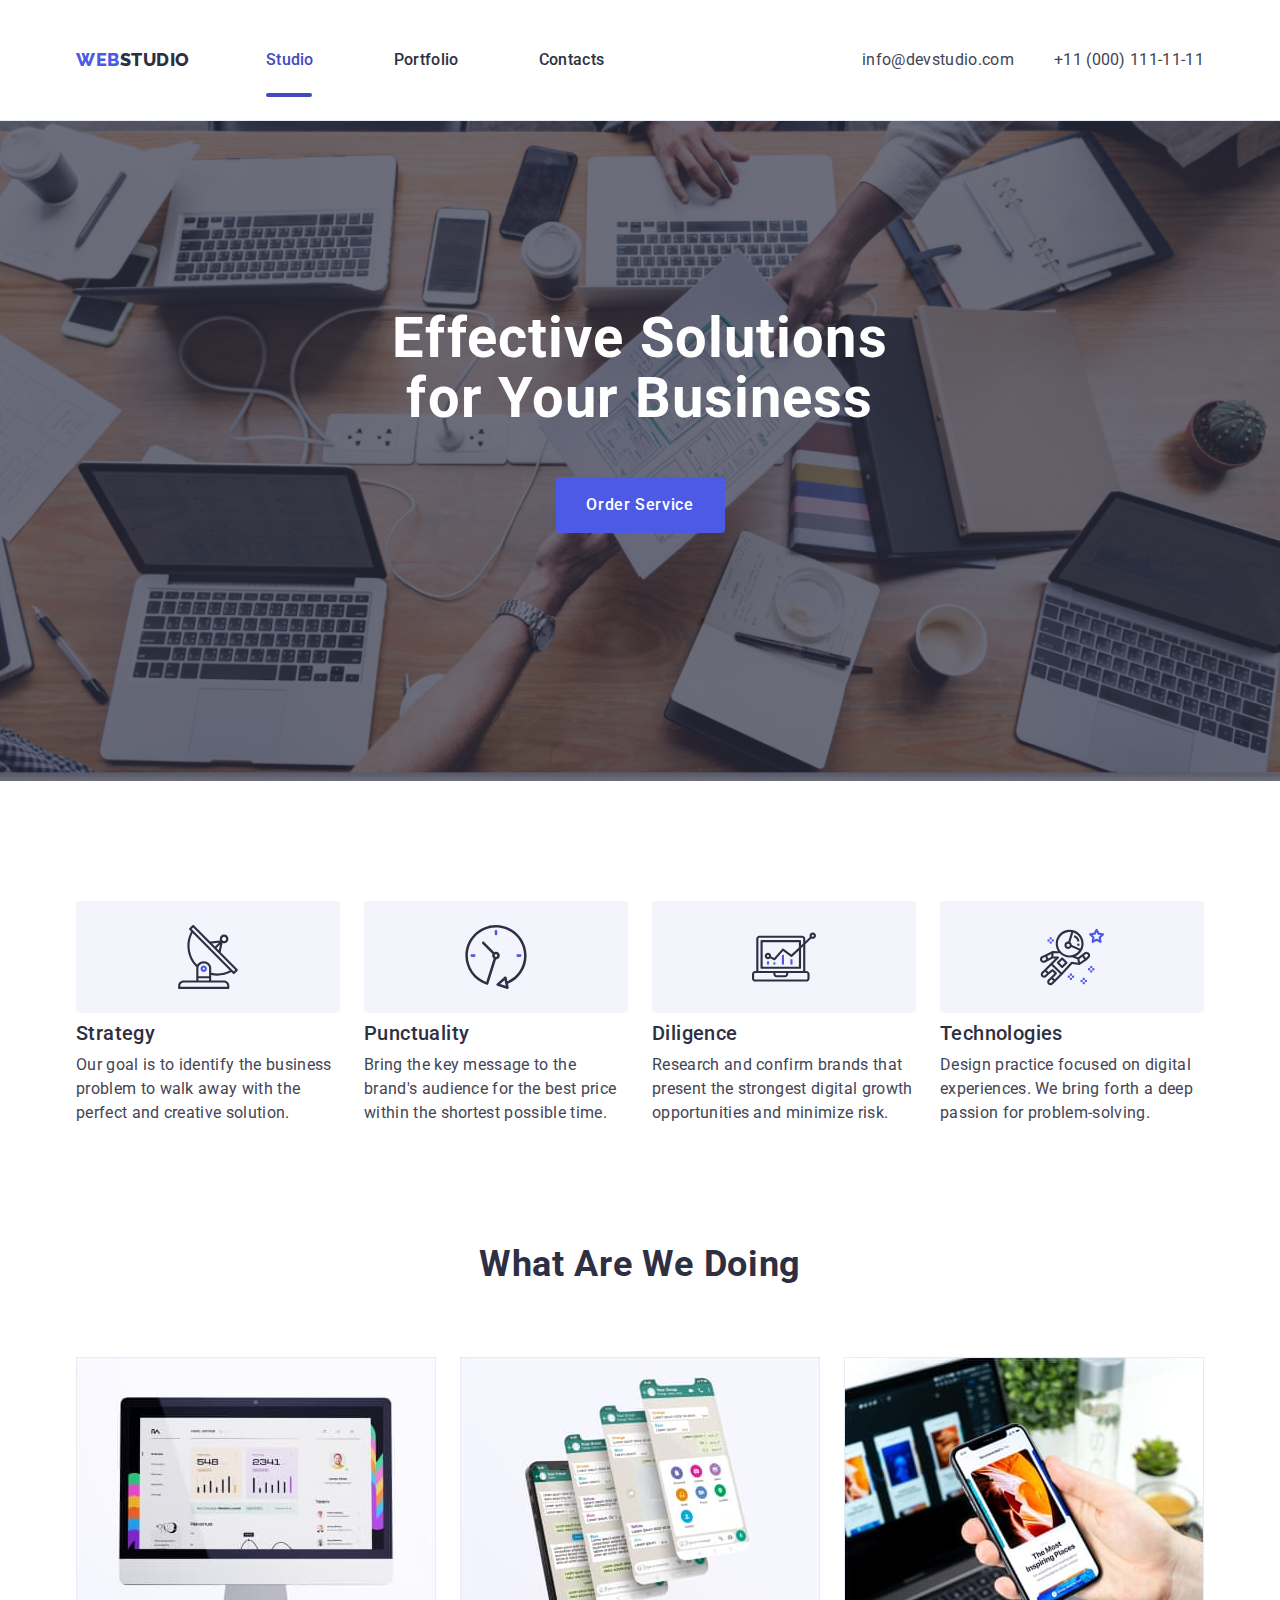
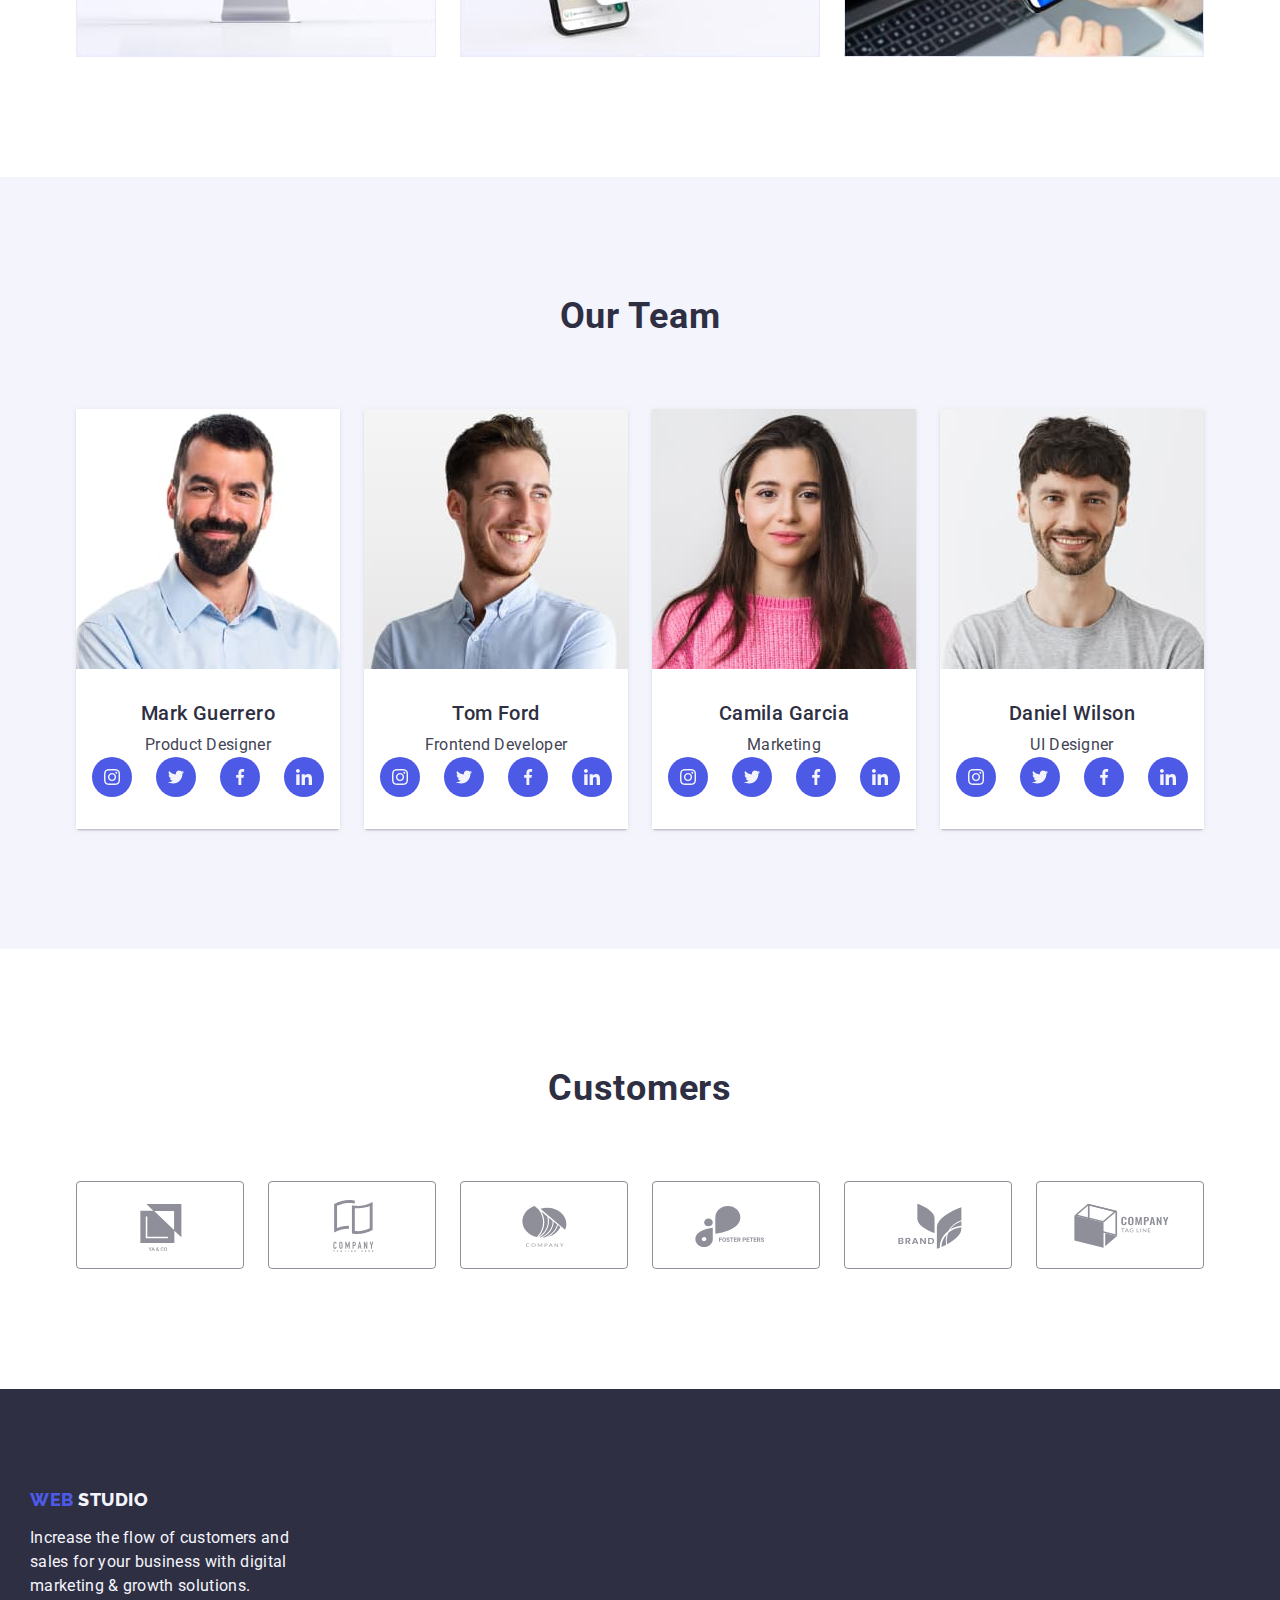
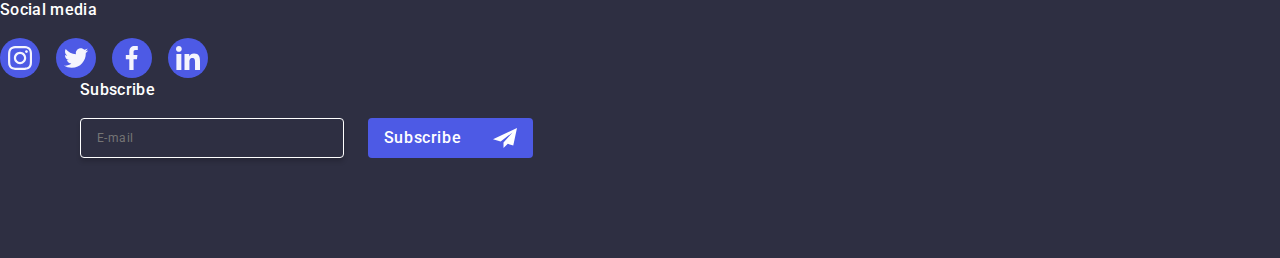
==== commit 8b6d0cd9: "9feb3" ====
--- a/index.html
+++ b/index.html
@@ -418,22 +418,24 @@
     <!--Footer-->
 
     <footer class="footer-section">
-      <div class="whole-footer another-footer">
-        <div class="footer-container container">
-
-          <!--Logo-->
-        <a href="./index.html" class="logo-footer-link link">Web <span class="studio-word-footer-link">Studio</span></a>
-
-        <!--Last part-->
-        <p class="text-footer">
-          Increase the flow of customers and
-          <br>
-          sales for your business with digital
-          <br>
-          marketing & growth solutions.
-        </p>
-        </div>
-      </div>
+      <div>
+        <div class="whole-footer another-footer">
+          <div class="footer-container container">
+            <!--Logo-->
+            <a href="./index.html" class="logo-footer-link link"
+              >Web <span class="studio-word-footer-link">Studio</span></a
+            >
+
+            <!--Last part-->
+            <p class="text-footer">
+              Increase the flow of customers and
+              <br />
+              sales for your business with digital
+              <br />
+              marketing & growth solutions.
+            </p>
+          </div>
+        </div>
         <div class="socials-whole">
           <p class="social-media-footer">Social media</p>
           <ul class="social-media-footer-list">
@@ -470,24 +472,30 @@
             </li>
           </ul>
         </div>
-      
+
         <!--Subscribe-->
 
         <div class="footer-sub-box">
           <p class="footer-sub">Subscribe</p>
           <form class="footer-form">
             <label class="footer-label">
-              <input class="footer-input" type="email" name="email" placeholder="E-mail" required>
+              <input
+                class="footer-input"
+                type="email"
+                name="email"
+                placeholder="E-mail"
+                required
+              />
             </label>
-            <button class="footer-sub-button" type="submit">Subscribe
-              <svg class="footer-sub-icon">
+            <button class="footer-sub-button" type="submit">
+              Subscribe
+              <svg class="footer-sub-icon" width="24" height="24">
                 <use href="./images/icons.svg#icon-Frame-3"></use>
               </svg>
-
             </button>
           </form>
         </div>
-
+      </div>
     </footer>
     <div class="div-modal is-hidden" data-modal>
       <div class="div-modal-window">
@@ -501,16 +509,26 @@
           <div class="modal-box-one">
             <label class="modal-box-words" for="user-name">Name</label>
             <div class="modal-box-two">
-              <input class="modal-form-input" id="user-name" type="text" name="user-name" />
+              <input
+                class="modal-form-input"
+                id="user-name"
+                type="text"
+                name="user-name"
+              />
               <svg class="form-icons" width="18" height="24">
-                <use href="./images/icons.svg#icon-human"></use>
+                <use href="./images/icons.svg#icon-person-black"></use>
               </svg>
             </div>
           </div>
           <div class="modal-box-one">
             <label class="modal-box-words" for="phone-no">Phone</label>
             <div class="modal-box-two">
-              <input class="modal-form-input" id="phone-no" type="tel" name="phone-no" />
+              <input
+                class="modal-form-input"
+                id="phone-no"
+                type="tel"
+                name="phone-no"
+              />
               <svg class="form-icons" width="18" height="24">
                 <use href="./images/icons.svg#icon-phone"></use>
               </svg>
@@ -519,7 +537,12 @@
           <div class="modal-box-one">
             <label class="modal-box-words" for="email-address">Email</label>
             <div class="modal-box-two">
-              <input class="modal-form-input" id="email-address" type="email" name="email-address"></input>
+              <input
+                class="modal-form-input"
+                id="email-address"
+                type="email"
+                name="email-address"
+              />
               <svg class="form-icons" width="18" height="24">
                 <use href="./images/icons.svg#icon-email-box"></use>
               </svg>
@@ -527,26 +550,36 @@
           </div>
           <div class="modal-box-comment">
             <label class="modal-box-words" for="user-comment">Comment</label>
-                <textarea class="user-comment" id="user-comment" name="user-comment" placeholder="text input" ></textarea>
-              </div>
-          
-              <div class="modal-privacy">
-                <input class="privacy-input visually-hidden" id="user-privacy" name="user-privacy" type="checkbox" value="true" required></input>
-                <label class="privacy-label" for="user-privacy">
-                  <span class="privacy-box">
-                    <svg width="10" height="8">
-                      <use href="./images/icons.svg#icon-check-blue"></use>
-                    </svg>
-                  </span>
-                  I accept the terms and conditions of the 
-                  <a href="./index.html" class="privacy-policy">Privacy Policy</a>
-                </label>
-              </div>
-                <button class="send-button" type="submit">Send</button>
-            
+            <textarea
+              class="user-comment"
+              id="user-comment"
+              name="user-comment"
+              placeholder="Text input"
+            ></textarea>
+          </div>
+
+          <div class="modal-privacy">
+            <input
+              class="privacy-input visually-hidden"
+              id="user-privacy"
+              name="user-privacy"
+              type="checkbox"
+              value="true"
+              required
+            />
+            <label class="privacy-label" for="user-privacy">
+              <span class="privacy-box">
+                <svg width="10" height="8">
+                  <use href="./images/icons.svg#icon-check-blue"></use>
+                </svg>
+              </span>
+              I accept the terms and conditions of the
+              <a href="./index.html" class="privacy-policy">Privacy Policy</a>
+            </label>
+          </div>
+          <button class="send-button" type="submit">Send</button>
         </form>
-        </div>
-
+      </div>
     </div>
 
     <script src="./modal.js"></script>
--- a/css/styles.css
+++ b/css/styles.css
@@ -750,6 +750,7 @@
     0px 1px 3px 0px rgba(0, 0, 0, 0.12), 0px 1px 1px 0px rgba(0, 0, 0, 0.14);
   border-radius: 4px;
   transition: transform 250ms cubic-bezier(0.4, 0, 0.2, 1);
+  padding: 72px 24px 24px;
 }
 
 .modal-button {
@@ -820,7 +821,7 @@
   letter-spacing: 0.32px;
   margin-bottom: 16px;
   text-align: center;
-  color: var(--navy-blue);
+  color: var(--NAVY-BLUE);
 }
 
 .modal-box-one {
@@ -855,6 +856,10 @@
   transition: border-color 250ms cubic-bezier(0.4, 0, 0.2, 1);
 }
 
+.modal-form-input:focus {
+  border-color: #4d5ae5;
+}
+
 .form-icons {
   position: absolute;
   left: 16px;
@@ -864,6 +869,13 @@
   transition: fill 250ms cubic-bezier(0.4, 0, 0.2, 1);
 }
 
+.modal-form-input:focus {
+  border-color: #4d5ae5;
+}
+
+.modal-form-input:focus + .form-icons {
+  fill: #4d5ae5;
+}
 .modal-box-comment {
   margin-bottom: 16px;
 }
@@ -887,6 +899,10 @@
   transition: border-color 250ms cubic-bezier(0.4, 0, 0.2, 1);
 }
 
+.user-comment:focus {
+  border-color: #4d5ae5;
+}
+
 .modal-privacy {
   margin-bottom: 24px;
 }
@@ -927,6 +943,12 @@
   transition: background-color 250ms cubic-bezier(0.4, 0, 0.2, 1),
     border 250ms cubic-bezier(0.4, 0, 0.2, 1),
     fill 250ms cubic-bezier(0.4, 0, 0.2, 1);
+}
+
+.privacy-input:checked + .privacy-label .privacy-box {
+  background-color: #404bbf;
+  fill: #f4f4fd;
+  border: none;
 }
 
 .privacy-policy {
